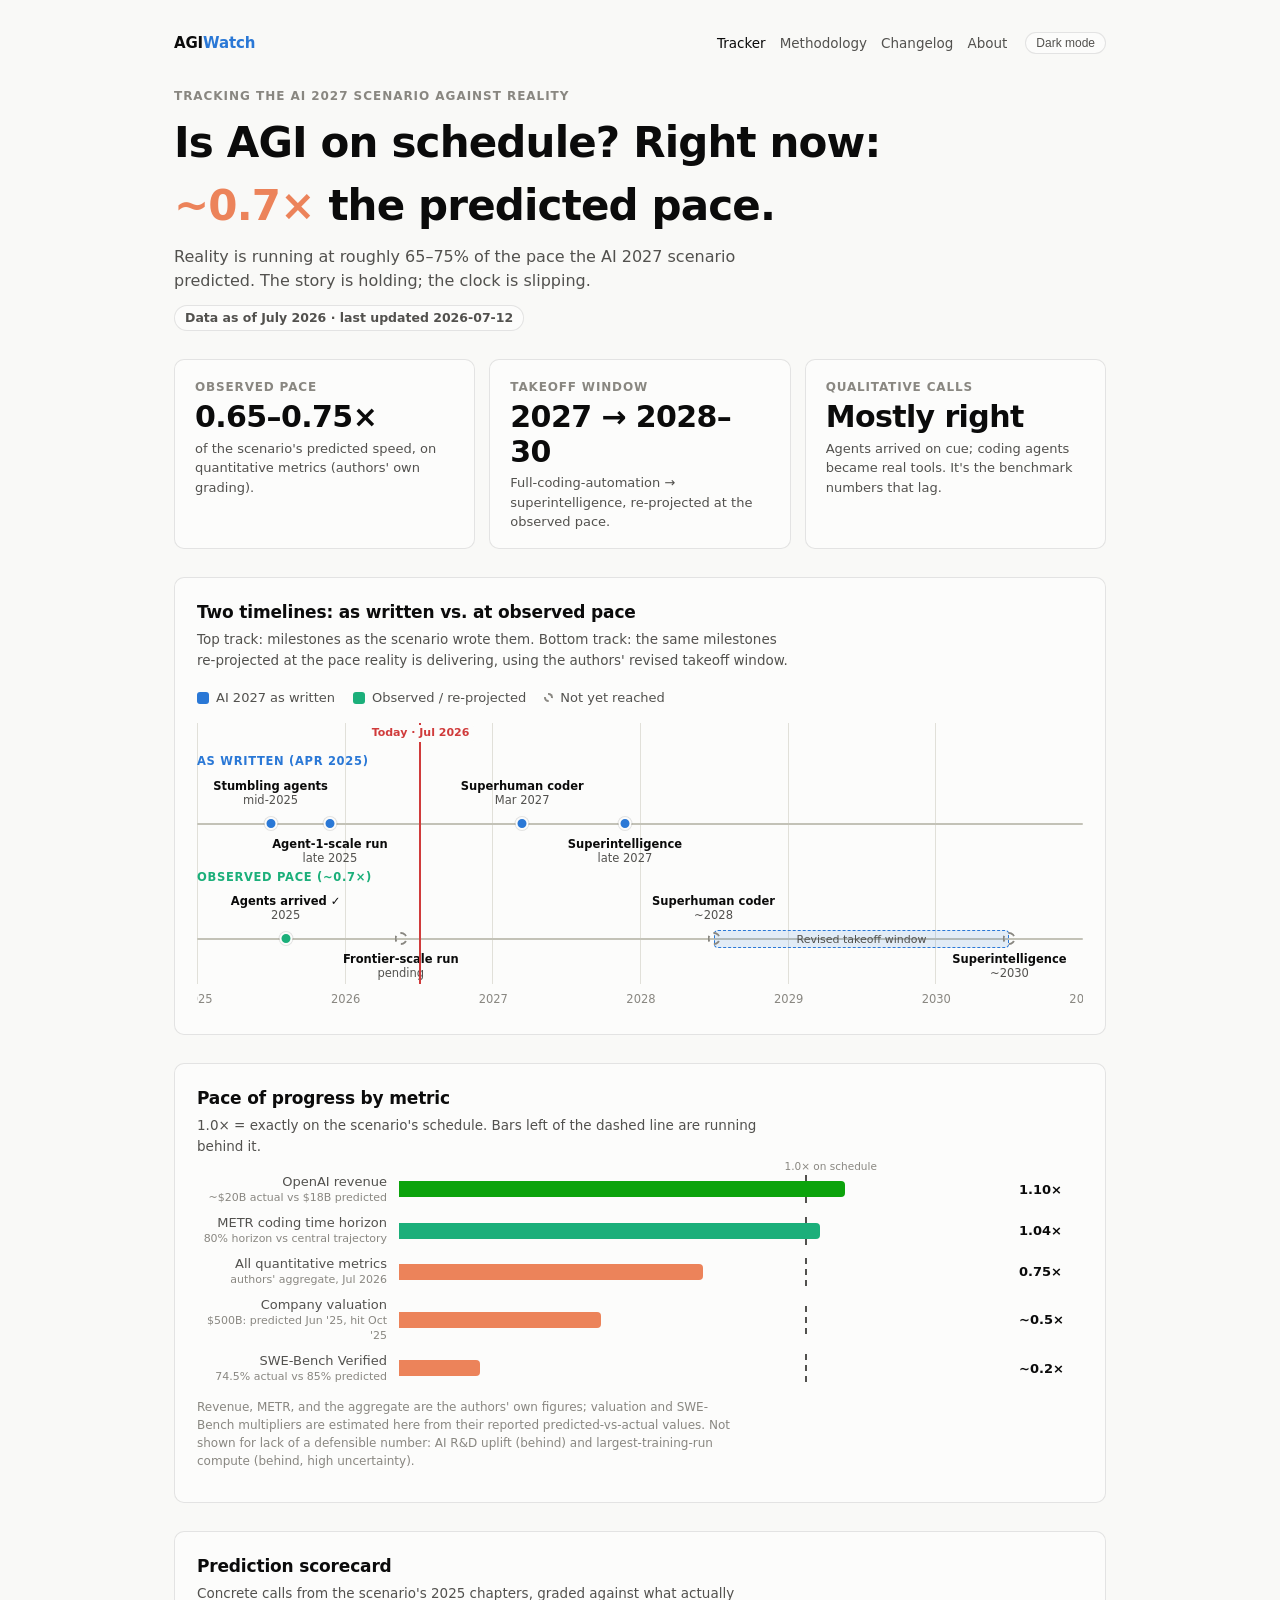
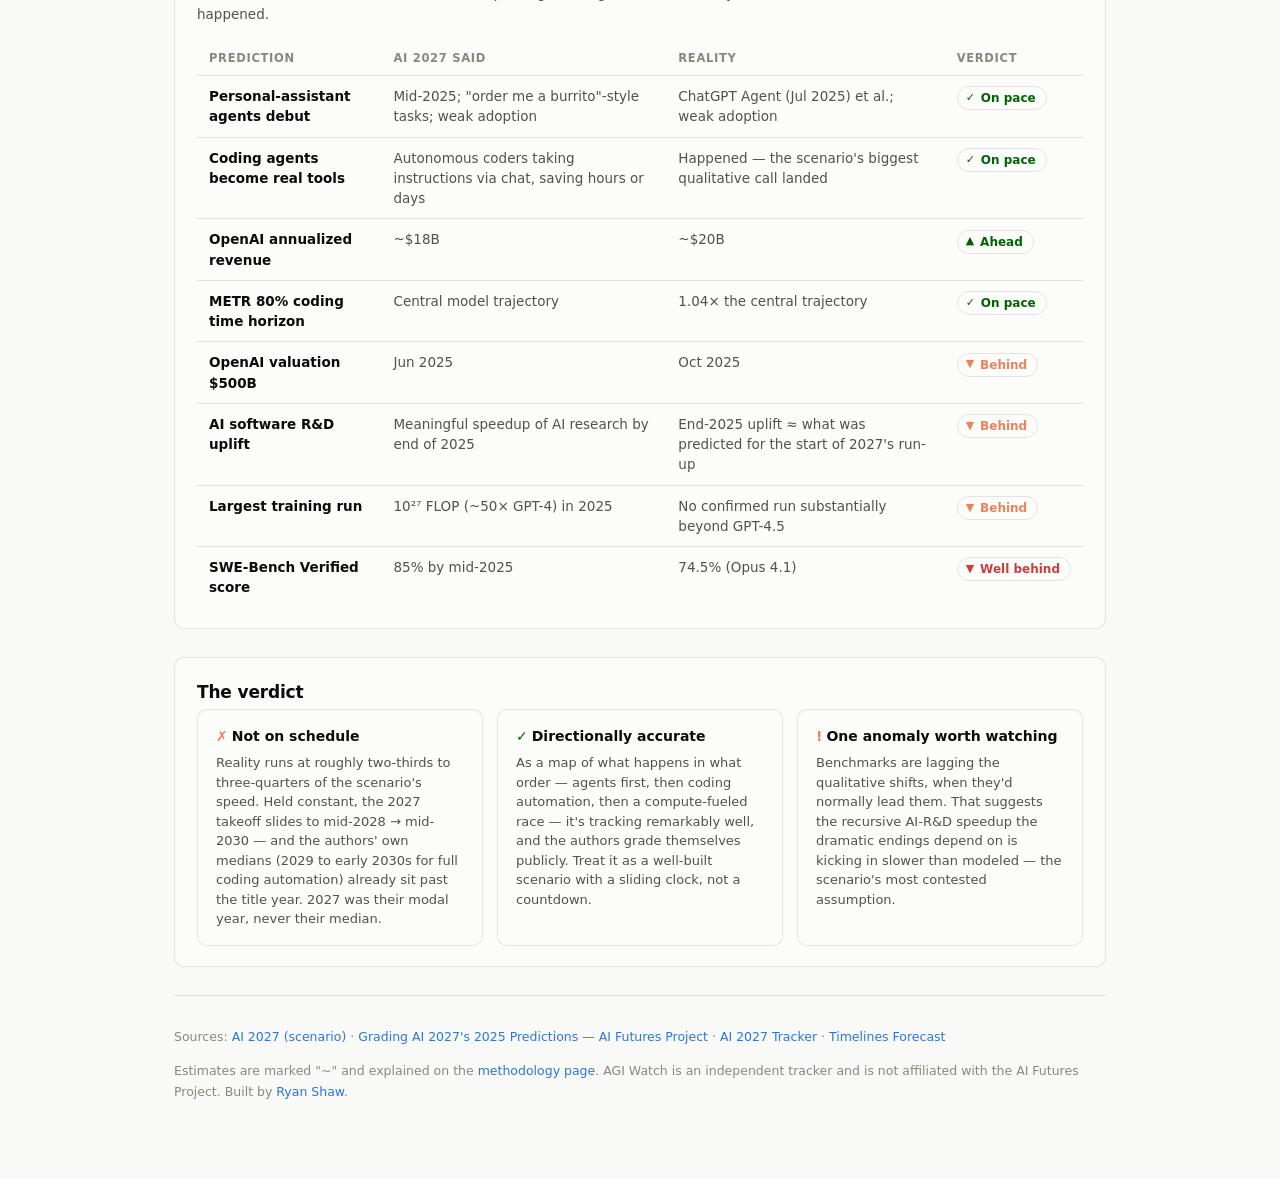
==== index.html @ 349e4fcf "feat: AGI Watch v0.1 - AI 2027 reality tracker Static site for agi.ryanshaw.me grading the AI 2027 s" ====
<!doctype html>
<html lang="en">
<head>
  <meta charset="utf-8">
  <meta name="viewport" content="width=device-width, initial-scale=1">
  <title>AGI Watch — Is AGI on schedule?</title>
  <meta name="description" content="A living scoreboard for the AI 2027 scenario: how fast is real AI progress versus the forecast? Updated as the data moves.">
  <link rel="canonical" href="https://agi.ryanshaw.me/">
  <meta property="og:title" content="AGI Watch — Is AGI on schedule?">
  <meta property="og:description" content="Reality is running at ~65–75% of the pace AI 2027 predicted. Track every prediction against what actually happened.">
  <meta property="og:url" content="https://agi.ryanshaw.me/">
  <meta property="og:type" content="website">
  <meta name="twitter:card" content="summary">
  <link rel="icon" href="data:image/svg+xml,<svg xmlns='http://www.w3.org/2000/svg' viewBox='0 0 100 100'><text y='.9em' font-size='90'>⏳</text></svg>">
  <link rel="stylesheet" href="assets/tokens.css">
  <link rel="stylesheet" href="assets/site.css">
  <script src="assets/theme.js"></script>
</head>
<body>
<div class="wrap">

  <nav class="nav" aria-label="Main">
    <a class="brand" href="./">AGI<span>Watch</span></a>
    <div class="links">
      <a href="./" aria-current="page">Tracker</a>
      <a href="methodology.html">Methodology</a>
      <a href="changelog.html">Changelog</a>
      <a href="about.html">About</a>
    </div>
    <button class="theme-toggle" id="theme-toggle" type="button">Dark mode</button>
  </nav>

  <header class="hero">
    <div class="eyebrow">Tracking the AI 2027 scenario against reality</div>
    <h1>Is AGI on schedule? Right now: <span class="pace" id="verdict-headline-pace">~0.7×</span> the predicted pace.</h1>
    <p class="sub" id="verdict-sub">Reality is running at roughly 65–75% of the pace the AI 2027 scenario predicted. The story is holding; the clock is slipping.</p>
    <span class="asof" id="asof">Loading…</span>
  </header>

  <p id="load-error" hidden style="color: var(--critical); font-weight: 600;"></p>

  <div class="tiles" id="tiles"></div>

  <section class="card">
    <h2>Two timelines: as written vs. at observed pace</h2>
    <p class="desc">Top track: milestones as the scenario wrote them. Bottom track: the same milestones re-projected at the pace reality is delivering, using the authors' revised takeoff window.</p>
    <div class="legend">
      <span class="key"><span class="swatch" style="background:var(--predicted)"></span> AI 2027 as written</span>
      <span class="key"><span class="swatch" style="background:var(--actual)"></span> Observed / re-projected</span>
      <span class="key"><span class="swatch hollow"></span> Not yet reached</span>
    </div>
    <div class="tl-scroll">
      <div class="timeline" id="timeline"></div>
    </div>
  </section>

  <section class="card">
    <h2>Pace of progress by metric</h2>
    <p class="desc">1.0× = exactly on the scenario's schedule. Bars left of the dashed line are running behind it.</p>
    <div class="bars" id="bars"></div>
    <p class="bars-note" id="bars-note"></p>
  </section>

  <section class="card">
    <h2>Prediction scorecard</h2>
    <p class="desc">Concrete calls from the scenario's 2025 chapters, graded against what actually happened.</p>
    <div class="tbl-scroll">
      <table>
        <thead>
          <tr><th>Prediction</th><th>AI 2027 said</th><th>Reality</th><th>Verdict</th></tr>
        </thead>
        <tbody id="scorecard-body"></tbody>
      </table>
    </div>
  </section>

  <section class="card">
    <h2>The verdict</h2>
    <div class="verdict" id="verdict-cards"></div>
  </section>

  <footer>
    <p>Sources: <span id="sources"></span></p>
    <p>Estimates are marked "~" and explained on the <a href="methodology.html">methodology page</a>.
       AGI Watch is an independent tracker and is not affiliated with the AI Futures Project.
       Built by <a href="https://ai.ryanshaw.xyz" target="_blank" rel="noopener">Ryan Shaw</a>.</p>
  </footer>

</div>

<div id="tip" role="tooltip"></div>
<script src="assets/app.js"></script>
</body>
</html>
---- assets/tokens.css ----
/* AGI Watch — design tokens (dataviz reference palette, CVD-validated) */
:root {
  --page:        #f9f9f7;
  --surface:     #fcfcfb;
  --ink:         #0b0b0b;
  --ink-2:       #52514e;
  --muted:       #898781;
  --grid:        #e1e0d9;
  --baseline:    #c3c2b7;
  --border:      rgba(11,11,11,0.10);
  --predicted:   #2a78d6;   /* series 1: AI 2027 as written */
  --actual:      #1baf7a;   /* series 2: observed reality   */
  --good:        #0ca30c;
  --good-text:   #006300;
  --warning:     #fab219;
  --serious:     #ec835a;
  --critical:    #d03b3b;
  --band:        rgba(42,120,214,0.12);
}
@media (prefers-color-scheme: dark) {
  :root {
    --page:      #0d0d0d;
    --surface:   #1a1a19;
    --ink:       #ffffff;
    --ink-2:     #c3c2b7;
    --muted:     #898781;
    --grid:      #2c2c2a;
    --baseline:  #383835;
    --border:    rgba(255,255,255,0.10);
    --predicted: #3987e5;
    --actual:    #199e70;
    --good-text: #0ca30c;
    --band:      rgba(57,135,229,0.16);
  }
}
:root[data-theme="dark"] {
  --page:      #0d0d0d;
  --surface:   #1a1a19;
  --ink:       #ffffff;
  --ink-2:     #c3c2b7;
  --muted:     #898781;
  --grid:      #2c2c2a;
  --baseline:  #383835;
  --border:    rgba(255,255,255,0.10);
  --predicted: #3987e5;
  --actual:    #199e70;
  --good-text: #0ca30c;
  --band:      rgba(57,135,229,0.16);
}
:root[data-theme="light"] {
  --page:      #f9f9f7;
  --surface:   #fcfcfb;
  --ink:       #0b0b0b;
  --ink-2:     #52514e;
  --muted:     #898781;
  --grid:      #e1e0d9;
  --baseline:  #c3c2b7;
  --border:    rgba(11,11,11,0.10);
  --predicted: #2a78d6;
  --actual:    #1baf7a;
  --good-text: #006300;
  --band:      rgba(42,120,214,0.12);
}
---- assets/site.css ----
/* AGI Watch — layout & components (consumes tokens.css) */
* { box-sizing: border-box; }
html, body { margin: 0; padding: 0; }
body {
  background: var(--page);
  color: var(--ink);
  font-family: system-ui, -apple-system, "Segoe UI", sans-serif;
  line-height: 1.5;
  -webkit-font-smoothing: antialiased;
}
.wrap { max-width: 980px; margin: 0 auto; padding: 28px 24px 64px; display: flex; flex-direction: column; gap: 28px; }
a { color: var(--predicted); }
a:focus-visible, button:focus-visible { outline: 2px solid var(--predicted); outline-offset: 2px; border-radius: 3px; }

/* ---------- top nav ---------- */
.nav { display: flex; align-items: center; gap: 18px; padding: 4px 0; }
.nav .brand { font-weight: 800; letter-spacing: -0.01em; font-size: 15px; color: var(--ink); text-decoration: none; }
.nav .brand span { color: var(--predicted); }
.nav .links { display: flex; gap: 14px; margin-left: auto; font-size: 13.5px; }
.nav .links a { color: var(--ink-2); text-decoration: none; }
.nav .links a:hover, .nav .links a[aria-current="page"] { color: var(--ink); }
.nav .theme-toggle {
  border: 1px solid var(--border); background: var(--surface); color: var(--ink-2);
  border-radius: 999px; padding: 3px 10px; font-size: 12px; cursor: pointer;
}

/* ---------- hero ---------- */
header.hero .eyebrow {
  font-size: 12px; letter-spacing: 0.08em; text-transform: uppercase;
  color: var(--muted); font-weight: 600; margin-bottom: 6px;
}
header.hero h1 { font-size: clamp(28px, 4.5vw, 42px); margin: 0 0 8px; font-weight: 800; letter-spacing: -0.02em; text-wrap: balance; }
header.hero p.sub { color: var(--ink-2); margin: 0; max-width: 62ch; font-size: 16px; }
.asof {
  display: inline-block; margin-top: 12px; padding: 3px 10px; border-radius: 999px;
  border: 1px solid var(--border); background: var(--surface);
  font-size: 12.5px; color: var(--ink-2); font-weight: 600;
}
h1 .pace { color: var(--serious); white-space: nowrap; }

/* ---------- stat tiles ---------- */
.tiles { display: grid; grid-template-columns: repeat(auto-fit, minmax(240px, 1fr)); gap: 14px; }
.tile {
  background: var(--surface); border: 1px solid var(--border); border-radius: 10px;
  padding: 18px 20px 16px; display: flex; flex-direction: column; gap: 4px;
}
.tile .label { font-size: 12px; letter-spacing: 0.07em; text-transform: uppercase; color: var(--muted); font-weight: 600; }
.tile .value { font-size: 30px; font-weight: 750; letter-spacing: -0.02em; line-height: 1.15; }
.tile .note  { font-size: 13px; color: var(--ink-2); }

/* ---------- cards ---------- */
section.card {
  background: var(--surface); border: 1px solid var(--border); border-radius: 10px;
  padding: 22px 22px 20px;
}
section.card h2 { margin: 0 0 4px; font-size: 17px; font-weight: 700; letter-spacing: -0.01em; }
section.card p.desc { margin: 0 0 18px; font-size: 13.5px; color: var(--ink-2); max-width: 70ch; }

/* ---------- legend ---------- */
.legend { display: flex; gap: 18px; flex-wrap: wrap; margin-bottom: 16px; font-size: 13px; color: var(--ink-2); }
.legend .key { display: inline-flex; align-items: center; gap: 7px; }
.swatch { width: 12px; height: 12px; border-radius: 3px; display: inline-block; }
.swatch.hollow { background: transparent; border: 2px dashed var(--muted); width: 9px; height: 9px; border-radius: 50%; }

/* ---------- timeline ---------- */
.tl-scroll { overflow-x: auto; }
.timeline { min-width: 660px; position: relative; padding: 26px 0 30px; }
.tl-grid { position: absolute; inset: 0 0 30px 0; }
.tl-grid .yr { position: absolute; top: 0; bottom: 0; border-left: 1px solid var(--grid); }
.tl-grid .yr span {
  position: absolute; bottom: -24px; left: 0; transform: translateX(-50%);
  font-size: 11.5px; color: var(--muted); font-variant-numeric: tabular-nums;
}
.tname {
  position: relative; font-size: 11.5px; font-weight: 700; margin: 4px 0 0;
  letter-spacing: 0.06em; text-transform: uppercase;
}
.tname.predicted { color: var(--predicted); }
.tname.actual    { color: var(--actual); }
.track { position: relative; height: 76px; margin: 0 0 22px; }
.track .rail { position: absolute; left: 0; right: 0; top: 52px; height: 2px; background: var(--baseline); border-radius: 1px; }
.ms { position: absolute; top: 46px; transform: translateX(-50%); cursor: default; }
.ms .dot {
  width: 13px; height: 13px; border-radius: 50%;
  border: 2px solid var(--surface); box-shadow: 0 0 0 1px var(--border);
}
.track.predicted .dot { background: var(--predicted); }
.track.actual    .dot { background: var(--actual); }
.ms.pending .dot { background: transparent; border: 2px dashed var(--muted); box-shadow: none; }
.ms .mlab {
  position: absolute; top: 20px; left: 50%; transform: translateX(-50%);
  white-space: nowrap; font-size: 11.5px; color: var(--ink-2); text-align: center; line-height: 1.25;
}
.ms.up .mlab { top: auto; bottom: 22px; }
.ms .mlab b { color: var(--ink); font-weight: 650; }
.bandbar {
  position: absolute; top: 44px; height: 18px; border-radius: 4px;
  background: var(--band); border: 1px dashed var(--predicted);
}
.bandbar span {
  position: absolute; top: 1px; left: 50%; transform: translateX(-50%);
  font-size: 11px; color: var(--ink-2); white-space: nowrap;
}
.today { position: absolute; top: 0; bottom: 30px; width: 0; border-left: 2px solid var(--critical); }
.today em {
  position: absolute; top: 2px; left: 50%; transform: translateX(-50%);
  font-style: normal; font-size: 11px; background: var(--surface); padding: 0 5px;
  font-weight: 700; color: var(--critical); white-space: nowrap; border-radius: 3px;
}

/* ---------- pace bars ---------- */
.bars { display: flex; flex-direction: column; gap: 10px; }
.barrow { display: grid; grid-template-columns: 190px 1fr 64px; align-items: center; gap: 12px; }
.barrow .bl { font-size: 13px; color: var(--ink-2); text-align: right; line-height: 1.3; }
.barrow .bl small { display: block; color: var(--muted); font-size: 11px; }
.btrack { position: relative; height: 22px; }
.btrack .fill {
  position: absolute; left: 0; top: 3px; bottom: 3px; border-radius: 0 4px 4px 0;
  background: var(--actual); min-width: 3px;
}
.btrack .fill.behind { background: var(--serious); }
.btrack .fill.ahead  { background: var(--good); }
.btrack .ref { position: absolute; top: -3px; bottom: -3px; border-left: 2px dashed var(--ink-2); }
.btrack .ref i {
  position: absolute; top: -16px; left: -22px; font-style: normal; font-size: 10.5px; color: var(--muted); white-space: nowrap;
}
.barrow .bv { font-size: 13px; font-weight: 700; font-variant-numeric: tabular-nums; }
.bars-note { margin-top: 14px; font-size: 12px; color: var(--muted); max-width: 70ch; }
@media (prefers-reduced-motion: no-preference) {
  .btrack .fill { transition: width 0.6s ease; }
}
@media (max-width: 560px) {
  .barrow { grid-template-columns: 120px 1fr 52px; }
}

/* ---------- scorecard table ---------- */
.tbl-scroll { overflow-x: auto; }
table { border-collapse: collapse; width: 100%; min-width: 640px; font-size: 13.5px; }
th {
  text-align: left; font-size: 11.5px; text-transform: uppercase; letter-spacing: 0.06em;
  color: var(--muted); font-weight: 650; padding: 8px 12px; border-bottom: 1px solid var(--grid);
}
td { padding: 10px 12px; border-bottom: 1px solid var(--grid); vertical-align: top; color: var(--ink-2); }
td:first-child { color: var(--ink); font-weight: 600; }
tr:last-child td { border-bottom: none; }
td.num { font-variant-numeric: tabular-nums; white-space: nowrap; }
.pill {
  display: inline-flex; align-items: center; gap: 6px; padding: 2px 10px 2px 8px;
  border-radius: 999px; font-size: 12px; font-weight: 700; white-space: nowrap;
  border: 1px solid var(--border);
}
.pill::before { font-size: 11px; }
.pill.ok       { color: var(--good-text); } .pill.ok::before       { content: "\2713"; }
.pill.ahead    { color: var(--good-text); } .pill.ahead::before    { content: "\25B2"; }
.pill.behind   { color: var(--serious);   } .pill.behind::before   { content: "\25BC"; }
.pill.faroff   { color: var(--critical);  } .pill.faroff::before   { content: "\25BC"; }

/* ---------- verdict cards ---------- */
.verdict { display: grid; grid-template-columns: repeat(auto-fit, minmax(260px, 1fr)); gap: 14px; }
.vcard { border: 1px solid var(--border); border-radius: 10px; padding: 16px 18px; background: var(--surface); }
.vcard h3 { margin: 0 0 6px; font-size: 14px; font-weight: 700; }
.vcard p { margin: 0; font-size: 13px; color: var(--ink-2); }
.vcard h3 .tick { color: var(--good-text); margin-right: 4px; }
.vcard h3 .cross { color: var(--serious); margin-right: 4px; }

/* ---------- prose pages (methodology / about / changelog) ---------- */
.prose { max-width: 70ch; }
.prose h2 { font-size: 20px; margin: 28px 0 8px; letter-spacing: -0.01em; }
.prose h3 { font-size: 15px; margin: 20px 0 6px; }
.prose p, .prose li { color: var(--ink-2); font-size: 14.5px; }
.prose code { background: var(--surface); border: 1px solid var(--border); border-radius: 4px; padding: 1px 5px; font-size: 13px; }
.log-entry { border-left: 3px solid var(--predicted); padding: 2px 0 2px 14px; margin: 14px 0; }
.log-entry time { font-size: 12px; color: var(--muted); font-weight: 700; letter-spacing: 0.04em; }
.log-entry p { margin: 4px 0 0; }

/* ---------- footer ---------- */
footer { font-size: 12.5px; color: var(--muted); line-height: 1.7; border-top: 1px solid var(--grid); padding-top: 18px; }
footer a { color: var(--predicted); text-decoration: none; }
footer a:hover { text-decoration: underline; }

/* ---------- tooltip ---------- */
#tip {
  position: fixed; z-index: 10; pointer-events: none; display: none;
  background: var(--ink); color: var(--page); padding: 6px 10px; border-radius: 6px;
  font-size: 12px; max-width: 260px; line-height: 1.4;
}
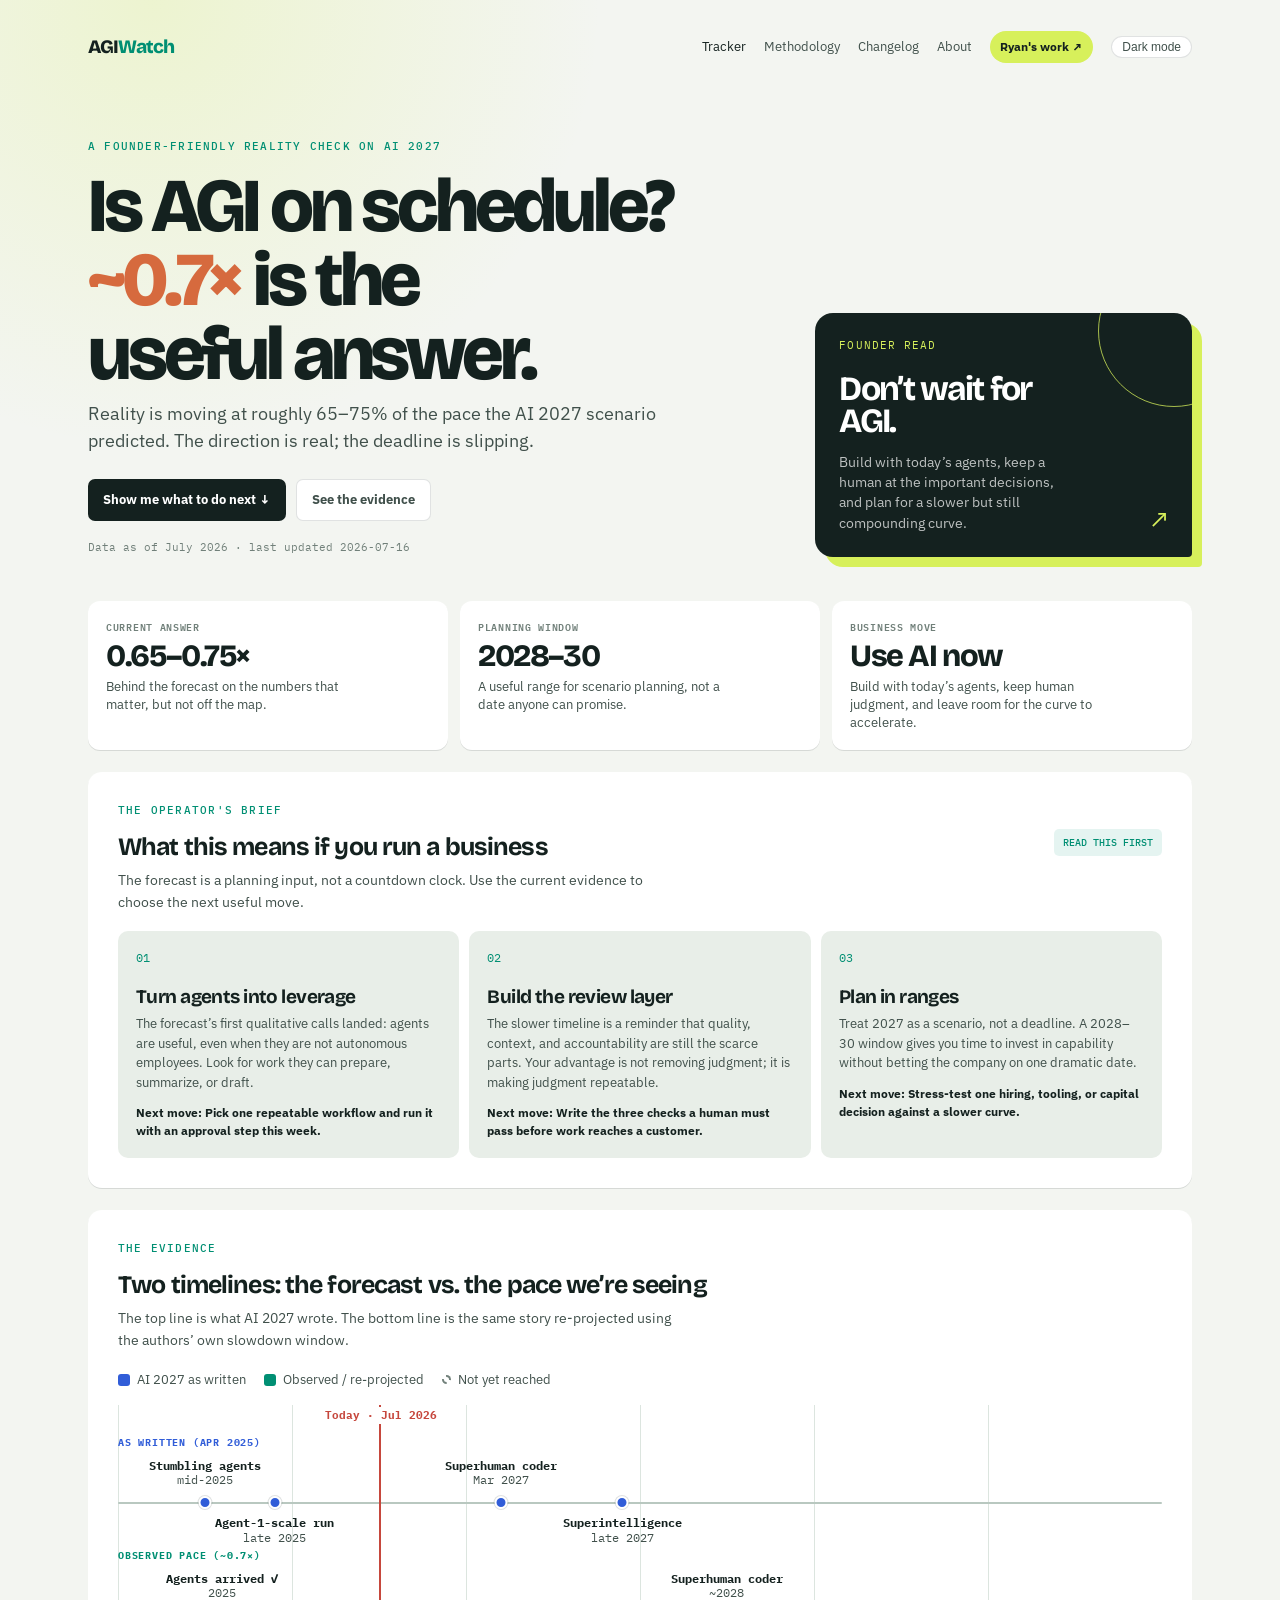
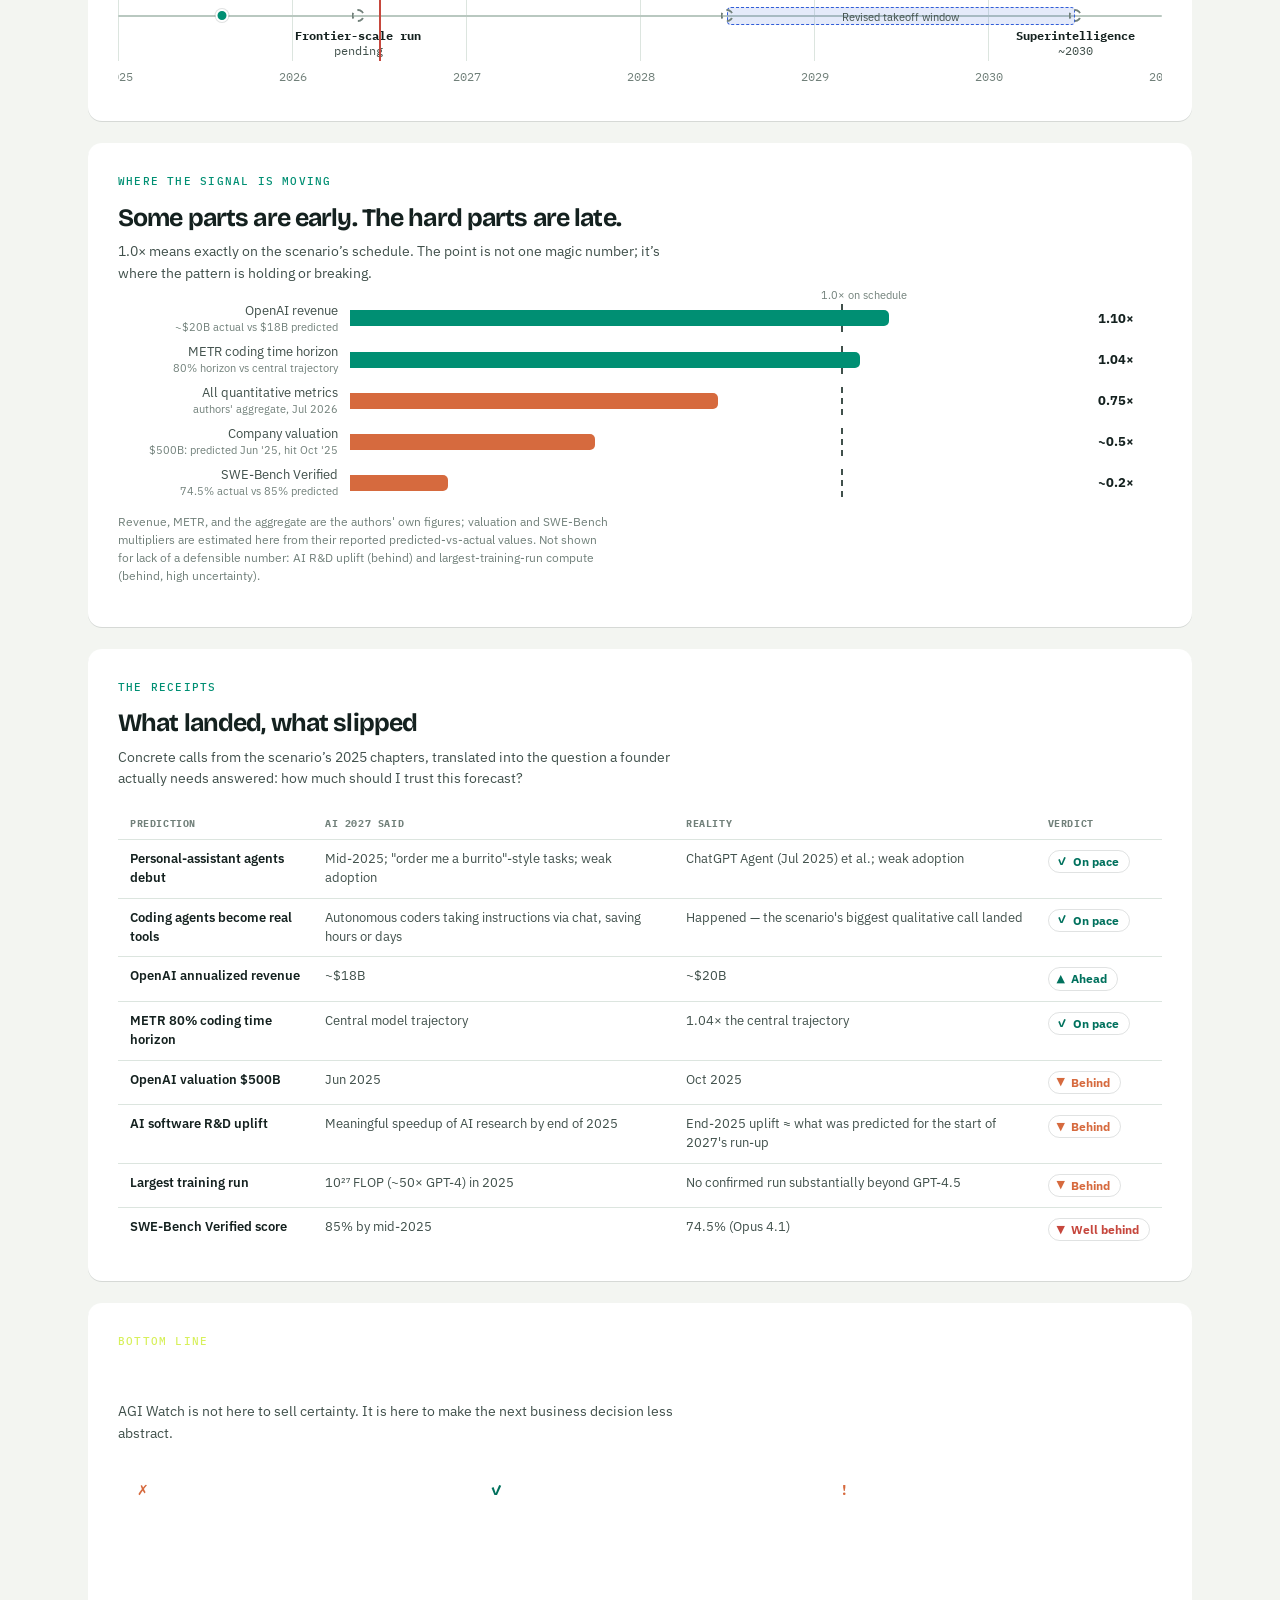
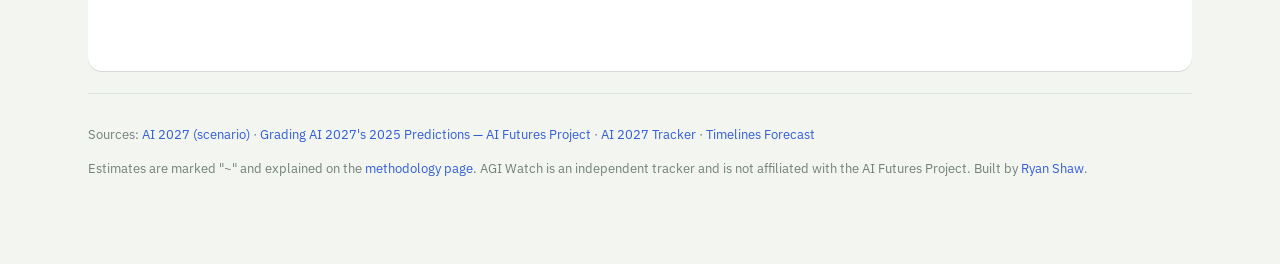
==== commit bd0f5a92: "feature: make AGI Watch founder-first" ====
--- a/index.html
+++ b/index.html
@@ -3,12 +3,12 @@
 <head>
   <meta charset="utf-8">
   <meta name="viewport" content="width=device-width, initial-scale=1">
-  <title>AGI Watch — Is AGI on schedule?</title>
-  <meta name="description" content="A living scoreboard for the AI 2027 scenario: how fast is real AI progress versus the forecast? Updated as the data moves.">
-  <link rel="canonical" href="https://agi.ryanshaw.me/">
-  <meta property="og:title" content="AGI Watch — Is AGI on schedule?">
-  <meta property="og:description" content="Reality is running at ~65–75% of the pace AI 2027 predicted. Track every prediction against what actually happened.">
-  <meta property="og:url" content="https://agi.ryanshaw.me/">
+  <title>AGI Watch — The founder's read on the AI 2027 forecast</title>
+  <meta name="description" content="A plain-English scoreboard for founders: is AI 2027 on schedule, what changed, and what should you do next?">
+  <link rel="canonical" href="https://agi.ryanshaw.xyz/">
+  <meta property="og:title" content="AGI Watch — The founder's read on the AI 2027 forecast">
+  <meta property="og:description" content="Reality is running at ~65–75% of the pace AI 2027 predicted. See what changed and what to do next.">
+  <meta property="og:url" content="https://agi.ryanshaw.xyz/">
   <meta property="og:type" content="website">
   <meta name="twitter:card" content="summary">
   <link rel="icon" href="data:image/svg+xml,<svg xmlns='http://www.w3.org/2000/svg' viewBox='0 0 100 100'><text y='.9em' font-size='90'>⏳</text></svg>">
@@ -27,23 +27,49 @@
       <a href="changelog.html">Changelog</a>
       <a href="about.html">About</a>
     </div>
+    <a class="nav-cta" href="https://ryanshaw.xyz" target="_blank" rel="noopener">Ryan's work ↗</a>
     <button class="theme-toggle" id="theme-toggle" type="button">Dark mode</button>
   </nav>
 
   <header class="hero">
-    <div class="eyebrow">Tracking the AI 2027 scenario against reality</div>
-    <h1>Is AGI on schedule? Right now: <span class="pace" id="verdict-headline-pace">~0.7×</span> the predicted pace.</h1>
-    <p class="sub" id="verdict-sub">Reality is running at roughly 65–75% of the pace the AI 2027 scenario predicted. The story is holding; the clock is slipping.</p>
-    <span class="asof" id="asof">Loading…</span>
+    <div class="hero-copy">
+      <div class="eyebrow">A founder-friendly reality check on AI 2027</div>
+      <h1>Is AGI on schedule? <span class="pace" id="verdict-headline-pace">~0.7×</span> is the useful answer.</h1>
+      <p class="sub" id="verdict-sub">Reality is moving at roughly 65–75% of the pace the AI 2027 scenario predicted. The direction is real; the deadline is slipping.</p>
+      <div class="hero-actions">
+        <a class="button button-primary" href="#founder-read">Show me what to do next ↓</a>
+        <a class="button button-quiet" href="#evidence">See the evidence</a>
+      </div>
+      <span class="asof" id="asof">Loading…</span>
+    </div>
+    <div class="hero-verdict" aria-label="Founder read">
+      <span class="verdict-label">Founder read</span>
+      <strong>Don’t wait for AGI.</strong>
+      <p>Build with today’s agents, keep a human at the important decisions, and plan for a slower but still compounding curve.</p>
+      <span class="verdict-mark">↗</span>
+    </div>
   </header>
 
   <p id="load-error" hidden style="color: var(--critical); font-weight: 600;"></p>
 
   <div class="tiles" id="tiles"></div>
 
-  <section class="card">
-    <h2>Two timelines: as written vs. at observed pace</h2>
-    <p class="desc">Top track: milestones as the scenario wrote them. Bottom track: the same milestones re-projected at the pace reality is delivering, using the authors' revised takeoff window.</p>
+  <section class="card founder-card" id="founder-read">
+    <div class="section-kicker">The operator's brief</div>
+    <div class="section-intro">
+      <div>
+        <h2>What this means if you run a business</h2>
+        <p class="desc">The forecast is a planning input, not a countdown clock. Use the current evidence to choose the next useful move.</p>
+      </div>
+      <span class="brief-note">Read this first</span>
+    </div>
+    <div class="action-grid" id="founder-actions"></div>
+  </section>
+
+  <section class="card" id="evidence">
+    <div class="section-kicker">The evidence</div>
+    <h2>Two timelines: the forecast vs. the pace we’re seeing</h2>
+    <p class="desc">The top line is what AI 2027 wrote. The bottom line is the same story re-projected using the authors’ own slowdown window.</p>
     <div class="legend">
       <span class="key"><span class="swatch" style="background:var(--predicted)"></span> AI 2027 as written</span>
       <span class="key"><span class="swatch" style="background:var(--actual)"></span> Observed / re-projected</span>
@@ -55,15 +81,17 @@
   </section>
 
   <section class="card">
-    <h2>Pace of progress by metric</h2>
-    <p class="desc">1.0× = exactly on the scenario's schedule. Bars left of the dashed line are running behind it.</p>
+    <div class="section-kicker">Where the signal is moving</div>
+    <h2>Some parts are early. The hard parts are late.</h2>
+    <p class="desc">1.0× means exactly on the scenario’s schedule. The point is not one magic number; it’s where the pattern is holding or breaking.</p>
     <div class="bars" id="bars"></div>
     <p class="bars-note" id="bars-note"></p>
   </section>
 
   <section class="card">
-    <h2>Prediction scorecard</h2>
-    <p class="desc">Concrete calls from the scenario's 2025 chapters, graded against what actually happened.</p>
+    <div class="section-kicker">The receipts</div>
+    <h2>What landed, what slipped</h2>
+    <p class="desc">Concrete calls from the scenario’s 2025 chapters, translated into the question a founder actually needs answered: how much should I trust this forecast?</p>
     <div class="tbl-scroll">
       <table>
         <thead>
@@ -74,8 +102,10 @@
     </div>
   </section>
 
-  <section class="card">
-    <h2>The verdict</h2>
+  <section class="card final-verdict">
+    <div class="section-kicker">Bottom line</div>
+    <h2>Plan for progress, not a date</h2>
+    <p class="desc">AGI Watch is not here to sell certainty. It is here to make the next business decision less abstract.</p>
     <div class="verdict" id="verdict-cards"></div>
   </section>
 
@@ -83,7 +113,7 @@
     <p>Sources: <span id="sources"></span></p>
     <p>Estimates are marked "~" and explained on the <a href="methodology.html">methodology page</a>.
        AGI Watch is an independent tracker and is not affiliated with the AI Futures Project.
-       Built by <a href="https://ai.ryanshaw.xyz" target="_blank" rel="noopener">Ryan Shaw</a>.</p>
+       Built by <a href="https://ryanshaw.xyz" target="_blank" rel="noopener">Ryan Shaw</a>.</p>
   </footer>
 
 </div>
--- a/assets/tokens.css
+++ b/assets/tokens.css
@@ -1,63 +1,74 @@
-/* AGI Watch — design tokens (dataviz reference palette, CVD-validated) */
+/* AGI Watch — design tokens (operator's field note) */
 :root {
-  --page:        #f9f9f7;
-  --surface:     #fcfcfb;
-  --ink:         #0b0b0b;
-  --ink-2:       #52514e;
-  --muted:       #898781;
-  --grid:        #e1e0d9;
-  --baseline:    #c3c2b7;
-  --border:      rgba(11,11,11,0.10);
-  --predicted:   #2a78d6;   /* series 1: AI 2027 as written */
-  --actual:      #1baf7a;   /* series 2: observed reality   */
-  --good:        #0ca30c;
-  --good-text:   #006300;
-  --warning:     #fab219;
-  --serious:     #ec835a;
-  --critical:    #d03b3b;
-  --band:        rgba(42,120,214,0.12);
+  --page:        #f3f5f1;
+  --surface:     #ffffff;
+  --surface-2:   #e8eee8;
+  --ink:        #14211f;
+  --ink-2:       #40504b;
+  --muted:       #71807a;
+  --grid:        #dce5df;
+  --baseline:    #b9c8c0;
+  --border:      rgba(20,33,31,0.13);
+  --predicted:   #315dd8;   /* series 1: AI 2027 as written */
+  --actual:      #008f73;   /* series 2: observed reality   */
+  --good:        #008f73;
+  --good-text:   #00715d;
+  --warning:     #e8a719;
+  --serious:     #d66a3e;
+  --critical:    #c6473d;
+  --accent:      #d7f05b;
+  --band:        rgba(49,93,216,0.13);
 }
 @media (prefers-color-scheme: dark) {
   :root {
-    --page:      #0d0d0d;
-    --surface:   #1a1a19;
-    --ink:       #ffffff;
-    --ink-2:     #c3c2b7;
-    --muted:     #898781;
-    --grid:      #2c2c2a;
-    --baseline:  #383835;
+    --page:      #101917;
+    --surface:   #192522;
+    --surface-2: #22332e;
+    --ink:       #f3f5f1;
+    --ink-2:     #c1d0c8;
+    --muted:     #91a39a;
+    --grid:      #30413b;
+    --baseline:  #445850;
     --border:    rgba(255,255,255,0.10);
-    --predicted: #3987e5;
-    --actual:    #199e70;
-    --good-text: #0ca30c;
-    --band:      rgba(57,135,229,0.16);
+    --predicted: #7793ff;
+    --actual:    #35c6a6;
+    --good:      #35c6a6;
+    --good-text: #62d6ba;
+    --accent:    #c8e94e;
+    --band:      rgba(119,147,255,0.18);
   }
 }
 :root[data-theme="dark"] {
-  --page:      #0d0d0d;
-  --surface:   #1a1a19;
-  --ink:       #ffffff;
-  --ink-2:     #c3c2b7;
-  --muted:     #898781;
-  --grid:      #2c2c2a;
-  --baseline:  #383835;
-  --border:    rgba(255,255,255,0.10);
-  --predicted: #3987e5;
-  --actual:    #199e70;
-  --good-text: #0ca30c;
-  --band:      rgba(57,135,229,0.16);
+    --page:      #101917;
+    --surface:   #192522;
+    --surface-2: #22332e;
+    --ink:       #f3f5f1;
+    --ink-2:     #c1d0c8;
+    --muted:     #91a39a;
+    --grid:      #30413b;
+    --baseline:  #445850;
+    --border:    rgba(255,255,255,0.10);
+    --predicted: #7793ff;
+    --actual:    #35c6a6;
+    --good:      #35c6a6;
+    --good-text: #62d6ba;
+    --accent:    #c8e94e;
+    --band:      rgba(119,147,255,0.18);
 }
 :root[data-theme="light"] {
-  --page:      #f9f9f7;
-  --surface:   #fcfcfb;
-  --ink:       #0b0b0b;
-  --ink-2:     #52514e;
-  --muted:     #898781;
-  --grid:      #e1e0d9;
-  --baseline:  #c3c2b7;
-  --border:    rgba(11,11,11,0.10);
-  --predicted: #2a78d6;
-  --actual:    #1baf7a;
-  --good-text: #006300;
-  --band:      rgba(42,120,214,0.12);
+    --page:      #f3f5f1;
+    --surface:   #ffffff;
+    --surface-2: #e8eee8;
+    --ink:       #14211f;
+    --ink-2:     #40504b;
+    --muted:     #71807a;
+    --grid:      #dce5df;
+    --baseline:  #b9c8c0;
+    --border:    rgba(11,11,11,0.10);
+    --predicted: #315dd8;
+    --actual:    #008f73;
+    --good:      #008f73;
+    --good-text: #00715d;
+    --accent:    #d7f05b;
+    --band:      rgba(49,93,216,0.13);
 }
--- a/assets/site.css
+++ b/assets/site.css
@@ -1,3 +1,5 @@
+@import url('https://fonts.googleapis.com/css2?family=Bricolage+Grotesque:opsz,wght@12..96,500;12..96,600;12..96,700&family=IBM+Plex+Mono:wght@400;500&family=IBM+Plex+Sans:wght@400;500;600;700&display=swap');
+
 /* AGI Watch — layout & components (consumes tokens.css) */
 * { box-sizing: border-box; }
 html, body { margin: 0; padding: 0; }
@@ -184,3 +186,105 @@
   background: var(--ink); color: var(--page); padding: 6px 10px; border-radius: 6px;
   font-size: 12px; max-width: 260px; line-height: 1.4;
 }
+
+/* ---------- founder-first refresh ---------- */
+body {
+  font-family: "IBM Plex Sans", system-ui, sans-serif;
+  background:
+    radial-gradient(circle at 12% 0%, color-mix(in srgb, var(--accent) 22%, transparent), transparent 28rem),
+    var(--page);
+}
+.wrap { max-width: 1160px; padding: 26px 28px 72px; gap: 22px; }
+.nav { min-height: 42px; }
+.nav .brand { font-family: "Bricolage Grotesque", system-ui, sans-serif; font-size: 19px; letter-spacing: -0.045em; }
+.nav .brand span { color: var(--actual); }
+.nav .links { gap: 18px; font-size: 13px; }
+.nav-cta {
+  display: inline-flex; align-items: center; min-height: 32px; padding: 0 10px;
+  color: var(--ink); background: var(--accent); border-radius: 999px;
+  text-decoration: none; font-size: 12px; font-weight: 700;
+}
+.theme-toggle { white-space: nowrap; }
+header.hero {
+  display: grid; grid-template-columns: minmax(0, 1.3fr) minmax(260px, .7fr); gap: 28px;
+  padding: 48px 0 22px; align-items: end;
+}
+header.hero .eyebrow, .section-kicker {
+  color: var(--actual); font-family: "IBM Plex Mono", monospace; font-size: 11px;
+  font-weight: 500; letter-spacing: .11em; text-transform: uppercase;
+}
+header.hero .eyebrow { margin-bottom: 14px; }
+header.hero h1 {
+  max-width: 780px; font-family: "Bricolage Grotesque", system-ui, sans-serif;
+  font-size: clamp(42px, 6.1vw, 76px); line-height: .98; letter-spacing: -.055em;
+}
+header.hero p.sub { max-width: 54ch; font-size: 18px; line-height: 1.5; }
+.hero-actions { display: flex; flex-wrap: wrap; gap: 10px; margin-top: 25px; }
+.button { display: inline-flex; align-items: center; min-height: 42px; padding: 0 15px; border-radius: 7px; font-size: 13px; font-weight: 700; text-decoration: none; }
+.button-primary { background: var(--ink); color: var(--surface); }
+.button-primary:hover { background: var(--actual); }
+.button-quiet { border: 1px solid var(--border); color: var(--ink-2); background: var(--surface); }
+.button-quiet:hover { color: var(--ink); border-color: var(--actual); }
+.hero-verdict {
+  position: relative; min-height: 218px; padding: 24px; overflow: hidden;
+  display: flex; flex-direction: column; justify-content: space-between;
+  background: var(--ink); color: var(--surface); border-radius: 18px 18px 4px 18px;
+  box-shadow: 10px 10px 0 var(--accent);
+}
+.hero-verdict::before { content: ""; position: absolute; width: 150px; height: 150px; right: -58px; top: -58px; border: 1px solid color-mix(in srgb, var(--accent) 75%, transparent); border-radius: 50%; }
+.verdict-label { color: var(--accent); font-family: "IBM Plex Mono", monospace; font-size: 11px; letter-spacing: .1em; text-transform: uppercase; }
+.hero-verdict strong { max-width: 9ch; margin-top: 20px; font-family: "Bricolage Grotesque", system-ui, sans-serif; font-size: 34px; line-height: .95; letter-spacing: -.05em; }
+.hero-verdict p { max-width: 29ch; margin: 14px 0 0; color: color-mix(in srgb, var(--surface) 72%, transparent); font-size: 14px; line-height: 1.45; }
+.verdict-mark { position: absolute; right: 22px; bottom: 18px; color: var(--accent); font-size: 26px; }
+.asof { margin-top: 18px; background: transparent; border: 0; padding: 0; color: var(--muted); font-family: "IBM Plex Mono", monospace; font-size: 11px; font-weight: 400; }
+.tiles { grid-template-columns: repeat(3, 1fr); gap: 12px; }
+.tile { min-height: 132px; padding: 18px; border: 0; border-radius: 12px; box-shadow: 0 1px 0 var(--border); }
+.tile .label { font-family: "IBM Plex Mono", monospace; font-size: 10px; }
+.tile .value { font-family: "Bricolage Grotesque", system-ui, sans-serif; font-size: 31px; letter-spacing: -.045em; }
+.tile .note { max-width: 33ch; line-height: 1.4; }
+section.card { padding: 30px; border: 0; border-radius: 14px; box-shadow: 0 1px 0 var(--border); }
+section.card h2 { font-family: "Bricolage Grotesque", system-ui, sans-serif; font-size: 25px; letter-spacing: -.035em; }
+section.card p.desc { font-size: 14px; line-height: 1.55; }
+.section-kicker { margin-bottom: 10px; }
+.section-intro { display: flex; align-items: start; justify-content: space-between; gap: 20px; }
+.section-intro h2 { margin-bottom: 6px; }
+.section-intro .desc { margin-bottom: 22px; }
+.brief-note { padding: 6px 9px; color: var(--actual); background: color-mix(in srgb, var(--actual) 10%, transparent); border-radius: 5px; font-family: "IBM Plex Mono", monospace; font-size: 10px; font-weight: 500; text-transform: uppercase; white-space: nowrap; }
+.action-grid { display: grid; grid-template-columns: repeat(3, 1fr); gap: 10px; }
+.action-card { min-height: 180px; padding: 18px; background: var(--surface-2); border-radius: 10px; }
+.action-card .action-number { color: var(--actual); font-family: "IBM Plex Mono", monospace; font-size: 12px; }
+.action-card h3 { margin: 20px 0 8px; font-family: "Bricolage Grotesque", system-ui, sans-serif; font-size: 19px; line-height: 1; letter-spacing: -.03em; }
+.action-card p { margin: 0; color: var(--ink-2); font-size: 13px; line-height: 1.5; }
+.action-card strong { display: block; margin-top: 12px; color: var(--ink); font-size: 12px; }
+.legend { margin-top: 18px; }
+.tname { font-family: "IBM Plex Mono", monospace; font-size: 10px; letter-spacing: .08em; }
+.mlab, .tl-grid .yr span, .today em { font-family: "IBM Plex Mono", monospace; }
+.barrow { grid-template-columns: 220px 1fr 64px; }
+.barrow .bl { font-size: 13px; }
+.btrack .fill { border-radius: 0 5px 5px 0; }
+table { font-size: 13px; }
+th { font-family: "IBM Plex Mono", monospace; font-size: 10px; }
+td { line-height: 1.45; }
+.final-verdict { background: var(--ink); color: var(--surface); }
+.final-verdict h2 { color: var(--surface); font-size: 31px; }
+.final-verdict p.desc { color: color-mix(in srgb, var(--surface) 72%, transparent); }
+.final-verdict .section-kicker { color: var(--accent); }
+.vcard { background: color-mix(in srgb, var(--surface) 8%, transparent); border-color: color-mix(in srgb, var(--surface) 18%, transparent); }
+.vcard h3 { color: var(--surface); }
+.vcard p { color: color-mix(in srgb, var(--surface) 72%, transparent); }
+.prose h1, .prose h2 { font-family: "Bricolage Grotesque", system-ui, sans-serif; letter-spacing: -.04em; }
+
+@media (max-width: 760px) {
+  header.hero { grid-template-columns: 1fr; padding-top: 34px; }
+  .hero-verdict { min-height: 190px; box-shadow: 7px 7px 0 var(--accent); }
+  .tiles, .action-grid { grid-template-columns: 1fr; }
+  .tile { min-height: 0; }
+  .nav .links { order: 3; width: 100%; margin: 4px 0 0; overflow-x: auto; padding-bottom: 2px; }
+  .nav { flex-wrap: wrap; }
+  .nav-cta { margin-left: auto; }
+  .section-intro { display: block; }
+  .brief-note { display: inline-block; margin-bottom: 18px; }
+  section.card { padding: 22px 18px; }
+  .barrow { grid-template-columns: 135px 1fr 50px; gap: 8px; }
+  .barrow .bl { font-size: 11px; }
+}
